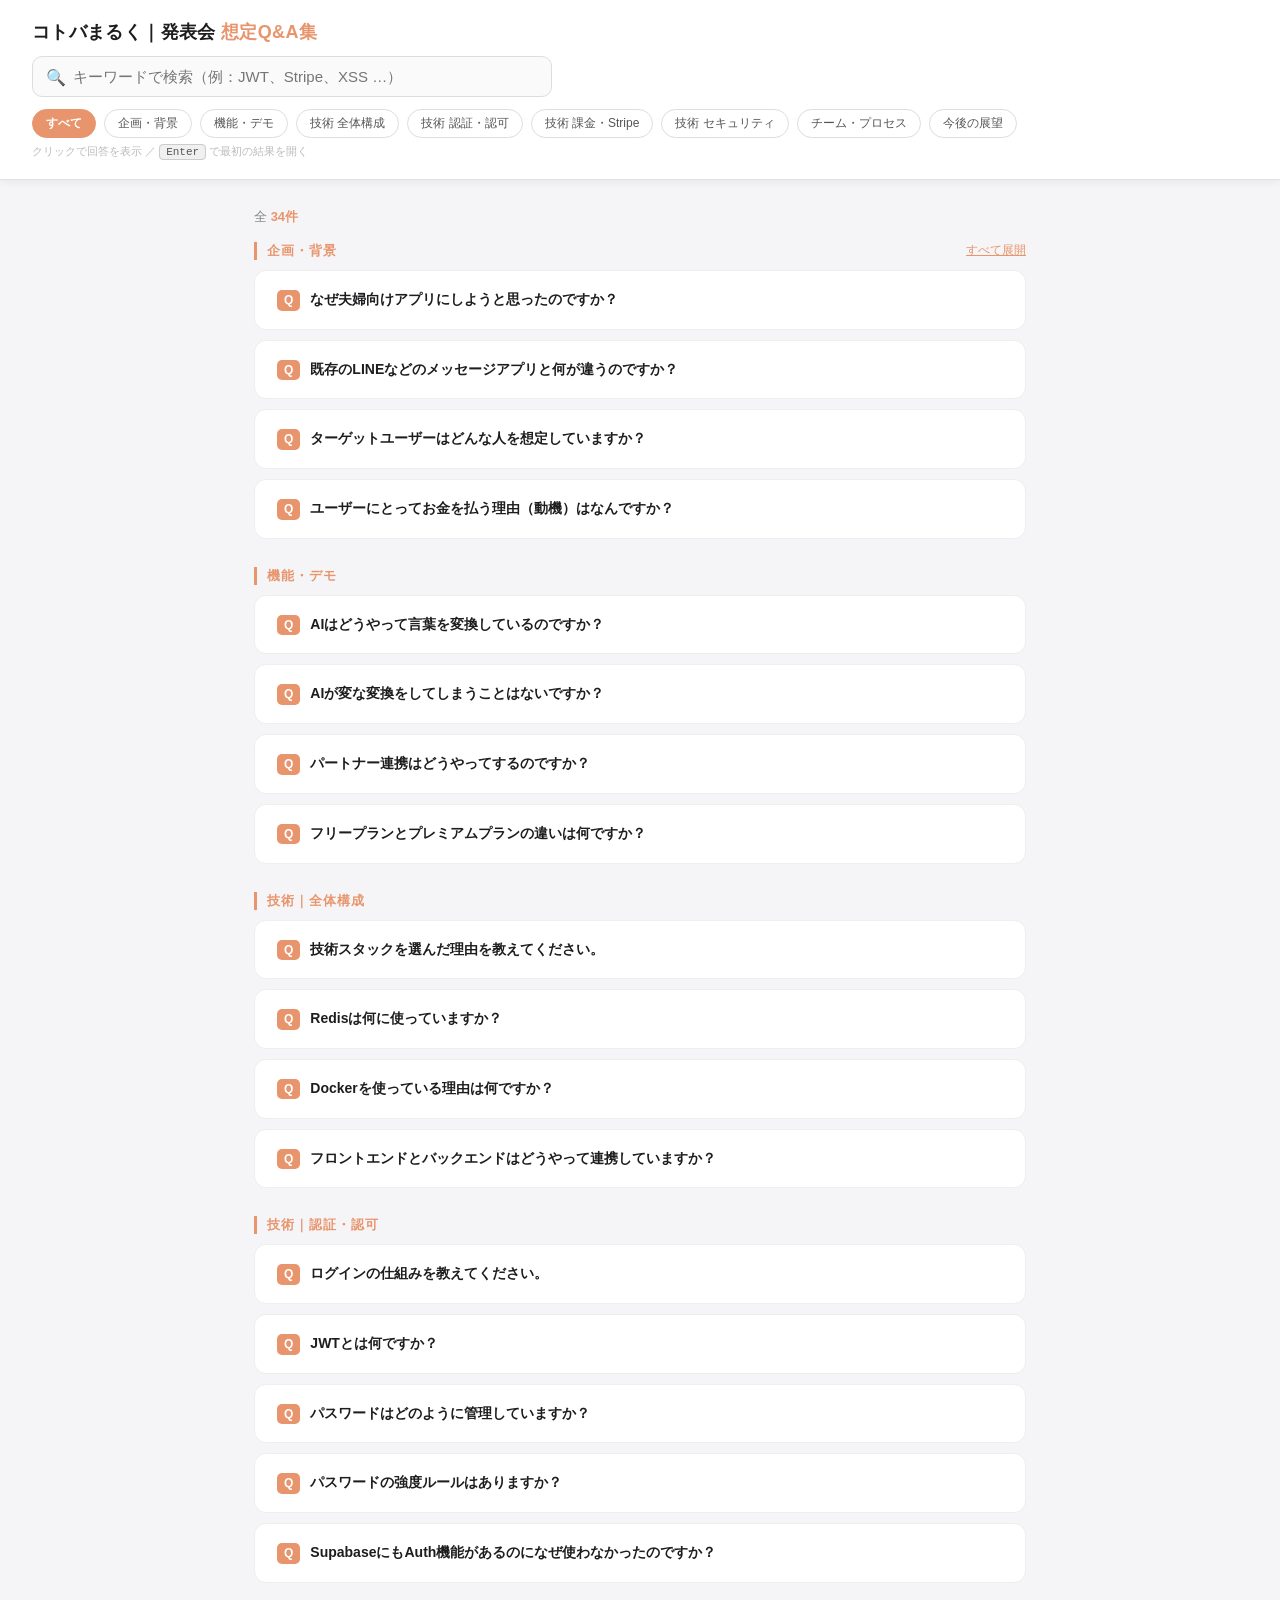
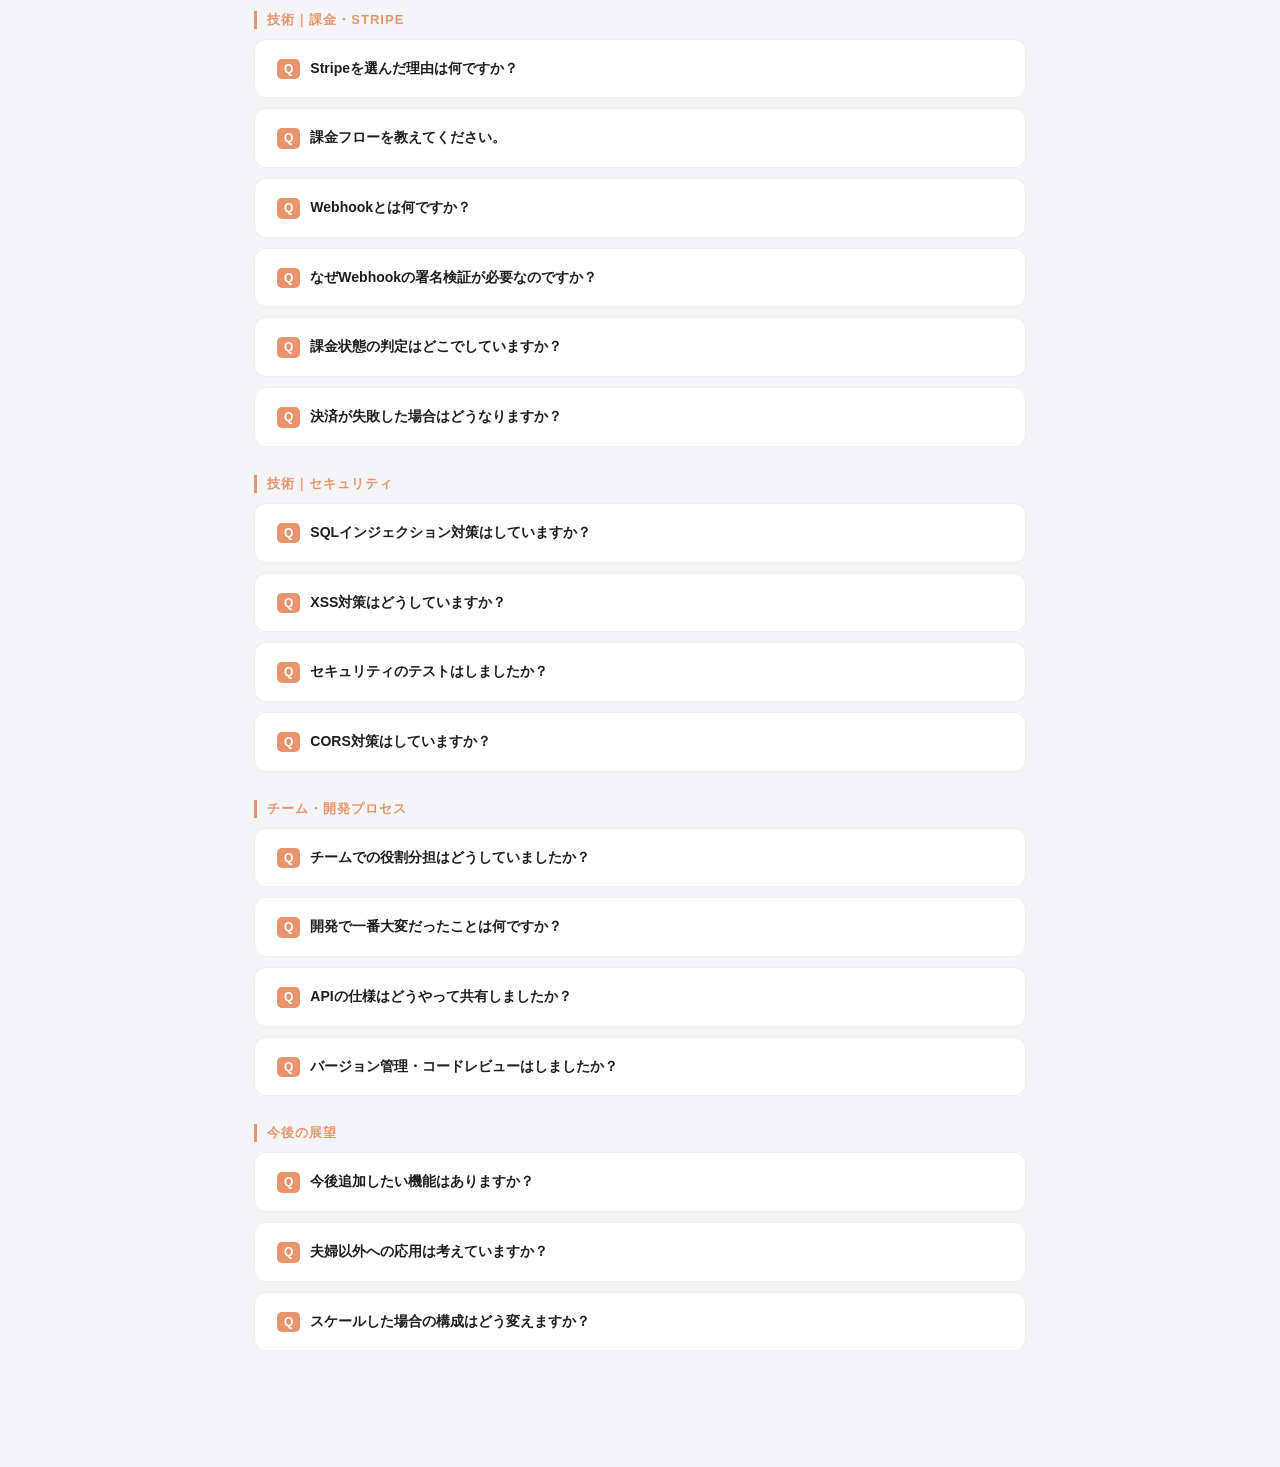
==== index.html @ 86c00ee2 "リファクタリング" ====
<!DOCTYPE html>
<html lang="ja">
<head>
<meta charset="UTF-8">
<meta name="viewport" content="width=device-width, initial-scale=1.0">
<title>コトバまるく 発表会 想定Q&A集</title>
<link rel="stylesheet" href="style.css">
</head>
<body>

<header>
  <h1>コトバまるく｜発表会 <span>想定Q&A集</span></h1>
  <div class="search-wrap">
    <span class="search-icon">🔍</span>
    <input type="text" id="search" placeholder="キーワードで検索（例：JWT、Stripe、XSS …）" autocomplete="off">
    <button id="clear-btn" title="クリア">✕</button>
  </div>
  <div class="filter-wrap">
    <button class="filter-btn active" data-cat="all">すべて</button>
    <button class="filter-btn" data-cat="企画・背景">企画・背景</button>
    <button class="filter-btn" data-cat="機能・デモ">機能・デモ</button>
    <button class="filter-btn" data-cat="技術-全体構成">技術 全体構成</button>
    <button class="filter-btn" data-cat="技術-認証認可">技術 認証・認可</button>
    <button class="filter-btn" data-cat="技術-課金Stripe">技術 課金・Stripe</button>
    <button class="filter-btn" data-cat="技術-セキュリティ">技術 セキュリティ</button>
    <button class="filter-btn" data-cat="チーム・プロセス">チーム・プロセス</button>
    <button class="filter-btn" data-cat="今後の展望">今後の展望</button>
  </div>
  <div class="hint">クリックで回答を表示 ／ <kbd>Enter</kbd> で最初の結果を開く</div>
</header>

<main>
  <div id="result-count"></div>
  <button class="expand-all-btn" id="expand-all">すべて展開</button>
  <div id="qa-list"></div>
  <div class="no-result" id="no-result">
    <span class="emoji">🔍</span>
    「<strong id="no-result-word"></strong>」に一致するQ&Aが見つかりませんでした
  </div>
</main>

<script src="data.js"></script>
<script src="app.js"></script>
</body>
</html>
---- style.css ----
* { box-sizing: border-box; margin: 0; padding: 0; }

body {
  font-family: 'Hiragino Sans', 'Meiryo', sans-serif;
  background: #f5f5f7;
  color: #1d1d1f;
  min-height: 100vh;
}

header {
  background: #ffffff;
  border-bottom: 1px solid #e0e0e0;
  padding: 20px 32px;
  position: sticky;
  top: 0;
  z-index: 100;
  box-shadow: 0 2px 8px rgba(0,0,0,0.06);
}

header h1 {
  font-size: 18px;
  font-weight: 700;
  color: #1d1d1f;
  margin-bottom: 12px;
  letter-spacing: 0.02em;
}

header h1 span {
  color: #e8956d;
}

.search-wrap {
  position: relative;
  max-width: 520px;
}

.search-icon {
  position: absolute;
  left: 14px;
  top: 50%;
  transform: translateY(-50%);
  font-size: 16px;
  color: #999;
  pointer-events: none;
}

#search {
  width: 100%;
  padding: 11px 40px 11px 40px;
  font-size: 15px;
  border: 1.5px solid #ddd;
  border-radius: 10px;
  outline: none;
  background: #fafafa;
  transition: border-color 0.2s, box-shadow 0.2s;
  font-family: inherit;
}

#search:focus {
  border-color: #e8956d;
  box-shadow: 0 0 0 3px rgba(232,149,109,0.15);
  background: #fff;
}

#clear-btn {
  position: absolute;
  right: 12px;
  top: 50%;
  transform: translateY(-50%);
  background: none;
  border: none;
  cursor: pointer;
  font-size: 17px;
  color: #aaa;
  display: none;
  padding: 2px;
  line-height: 1;
}

#clear-btn:hover { color: #555; }

.filter-wrap {
  display: flex;
  flex-wrap: wrap;
  gap: 8px;
  margin-top: 12px;
}

.filter-btn {
  padding: 5px 13px;
  border-radius: 20px;
  border: 1.5px solid #ddd;
  background: #fff;
  font-size: 12px;
  cursor: pointer;
  font-family: inherit;
  color: #555;
  transition: all 0.15s;
  white-space: nowrap;
}

.filter-btn:hover { border-color: #e8956d; color: #e8956d; }

.filter-btn.active {
  background: #e8956d;
  border-color: #e8956d;
  color: #fff;
  font-weight: 600;
}

main {
  max-width: 820px;
  margin: 28px auto;
  padding: 0 24px 60px;
}

#result-count {
  font-size: 13px;
  color: #888;
  margin-bottom: 16px;
}

#result-count span {
  font-weight: 700;
  color: #e8956d;
}

.category {
  margin-bottom: 28px;
}

.category-title {
  font-size: 13px;
  font-weight: 700;
  color: #e8956d;
  text-transform: uppercase;
  letter-spacing: 0.08em;
  margin-bottom: 10px;
  padding-left: 10px;
  border-left: 3px solid #e8956d;
}

.qa-card {
  background: #fff;
  border-radius: 12px;
  padding: 18px 22px;
  margin-bottom: 10px;
  border: 1.5px solid #eeeeee;
  cursor: pointer;
  transition: box-shadow 0.15s, border-color 0.15s;
}

.qa-card:hover {
  box-shadow: 0 4px 16px rgba(0,0,0,0.08);
  border-color: #e8c9b7;
}

.qa-card.open {
  border-color: #e8956d;
  box-shadow: 0 4px 16px rgba(232,149,109,0.12);
}

.qa-q {
  font-size: 14px;
  font-weight: 600;
  color: #1d1d1f;
  display: flex;
  align-items: flex-start;
  gap: 10px;
  line-height: 1.55;
}

.qa-q::before {
  content: 'Q';
  font-size: 12px;
  font-weight: 800;
  color: #fff;
  background: #e8956d;
  border-radius: 5px;
  padding: 1px 7px;
  flex-shrink: 0;
  margin-top: 1px;
}

.qa-a {
  display: none;
  margin-top: 14px;
  padding-top: 14px;
  border-top: 1px solid #f0f0f0;
  font-size: 14px;
  line-height: 1.75;
  color: #3a3a3a;
  padding-left: 32px;
}

.qa-a::before {
  content: 'A. ';
  font-weight: 700;
  color: #e8956d;
}

.qa-card.open .qa-a {
  display: block;
}

mark {
  background: #fff0c0;
  border-radius: 3px;
  padding: 0 2px;
}

.no-result {
  text-align: center;
  padding: 60px 20px;
  color: #aaa;
  font-size: 15px;
  display: none;
}

.no-result .emoji { font-size: 40px; display: block; margin-bottom: 12px; }

kbd {
  background: #f0f0f0;
  border: 1px solid #ccc;
  border-radius: 4px;
  padding: 1px 6px;
  font-size: 11px;
  font-family: monospace;
  color: #555;
}

.hint {
  font-size: 11px;
  color: #bbb;
  margin-top: 6px;
}

.expand-all-btn {
  float: right;
  font-size: 12px;
  color: #e8956d;
  background: none;
  border: none;
  cursor: pointer;
  font-family: inherit;
  text-decoration: underline;
  padding: 0;
  margin-bottom: 8px;
}

.expand-all-btn:hover { color: #c97040; }
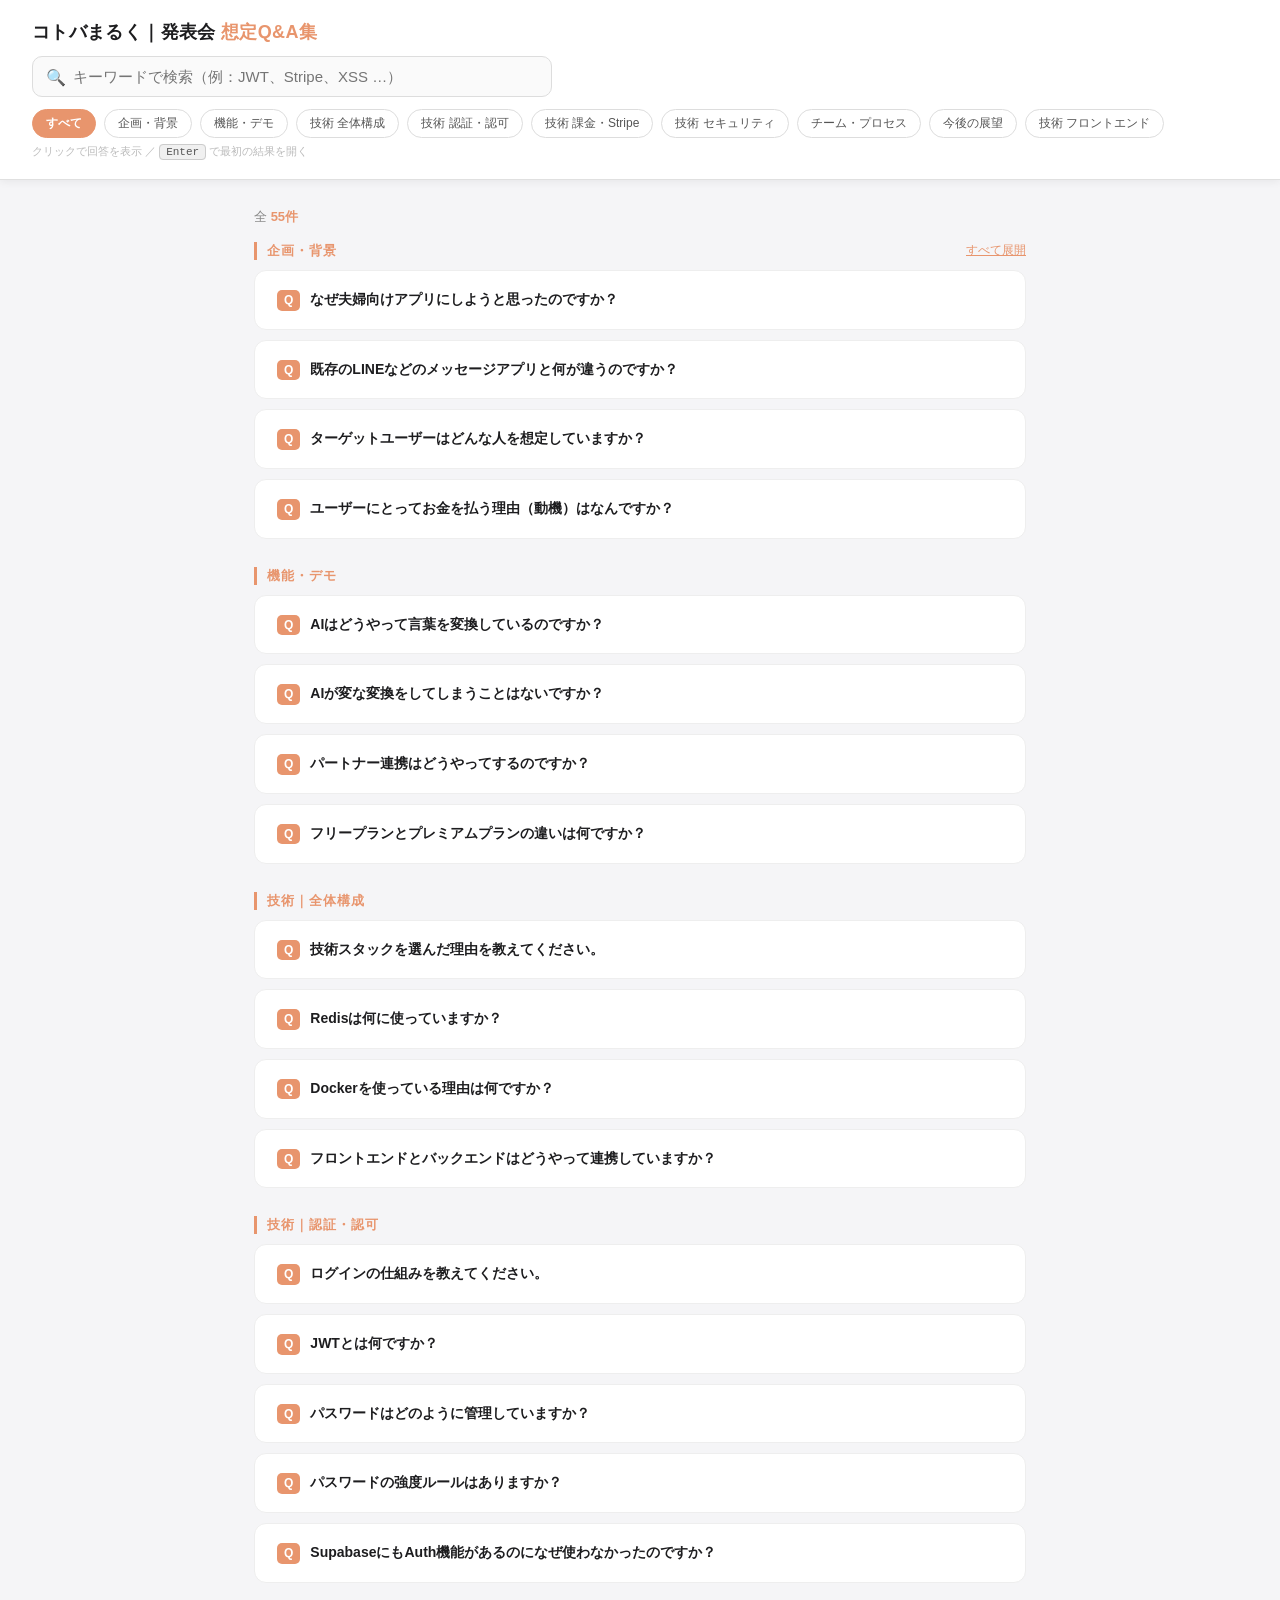
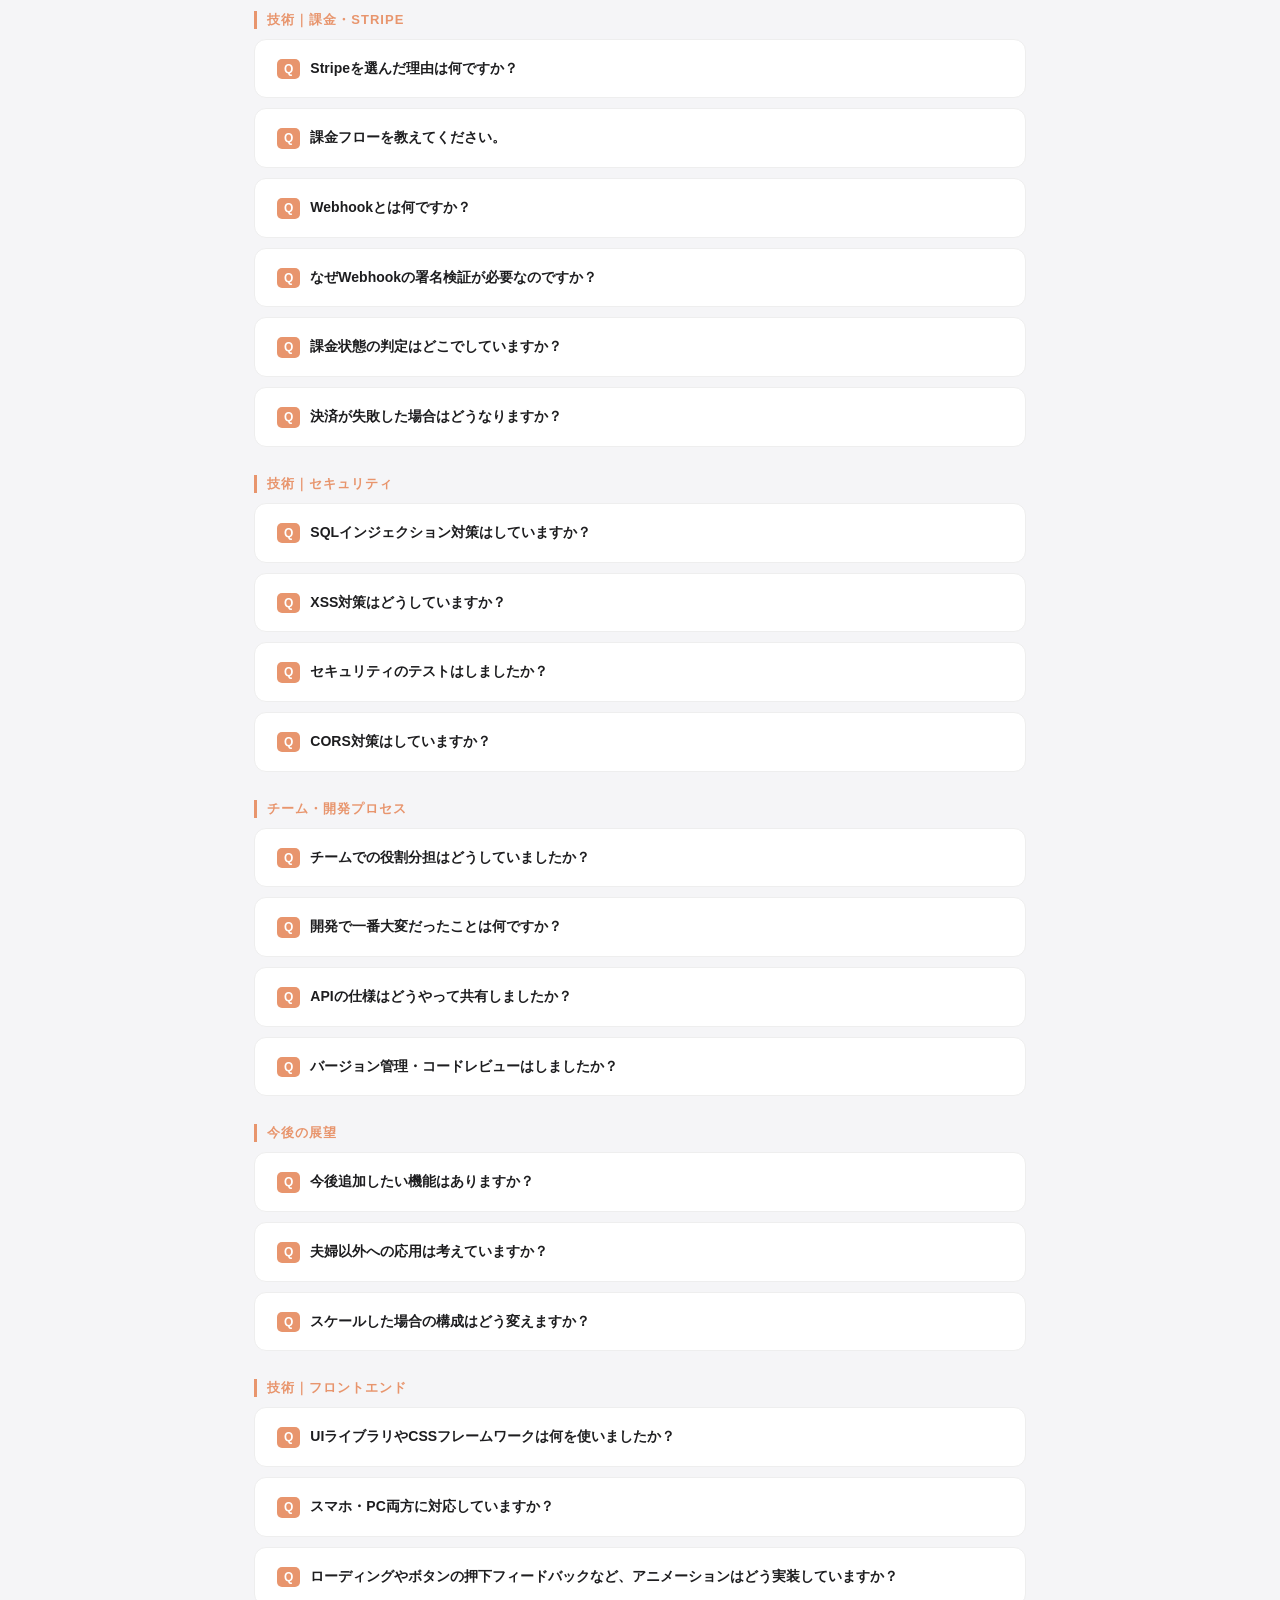
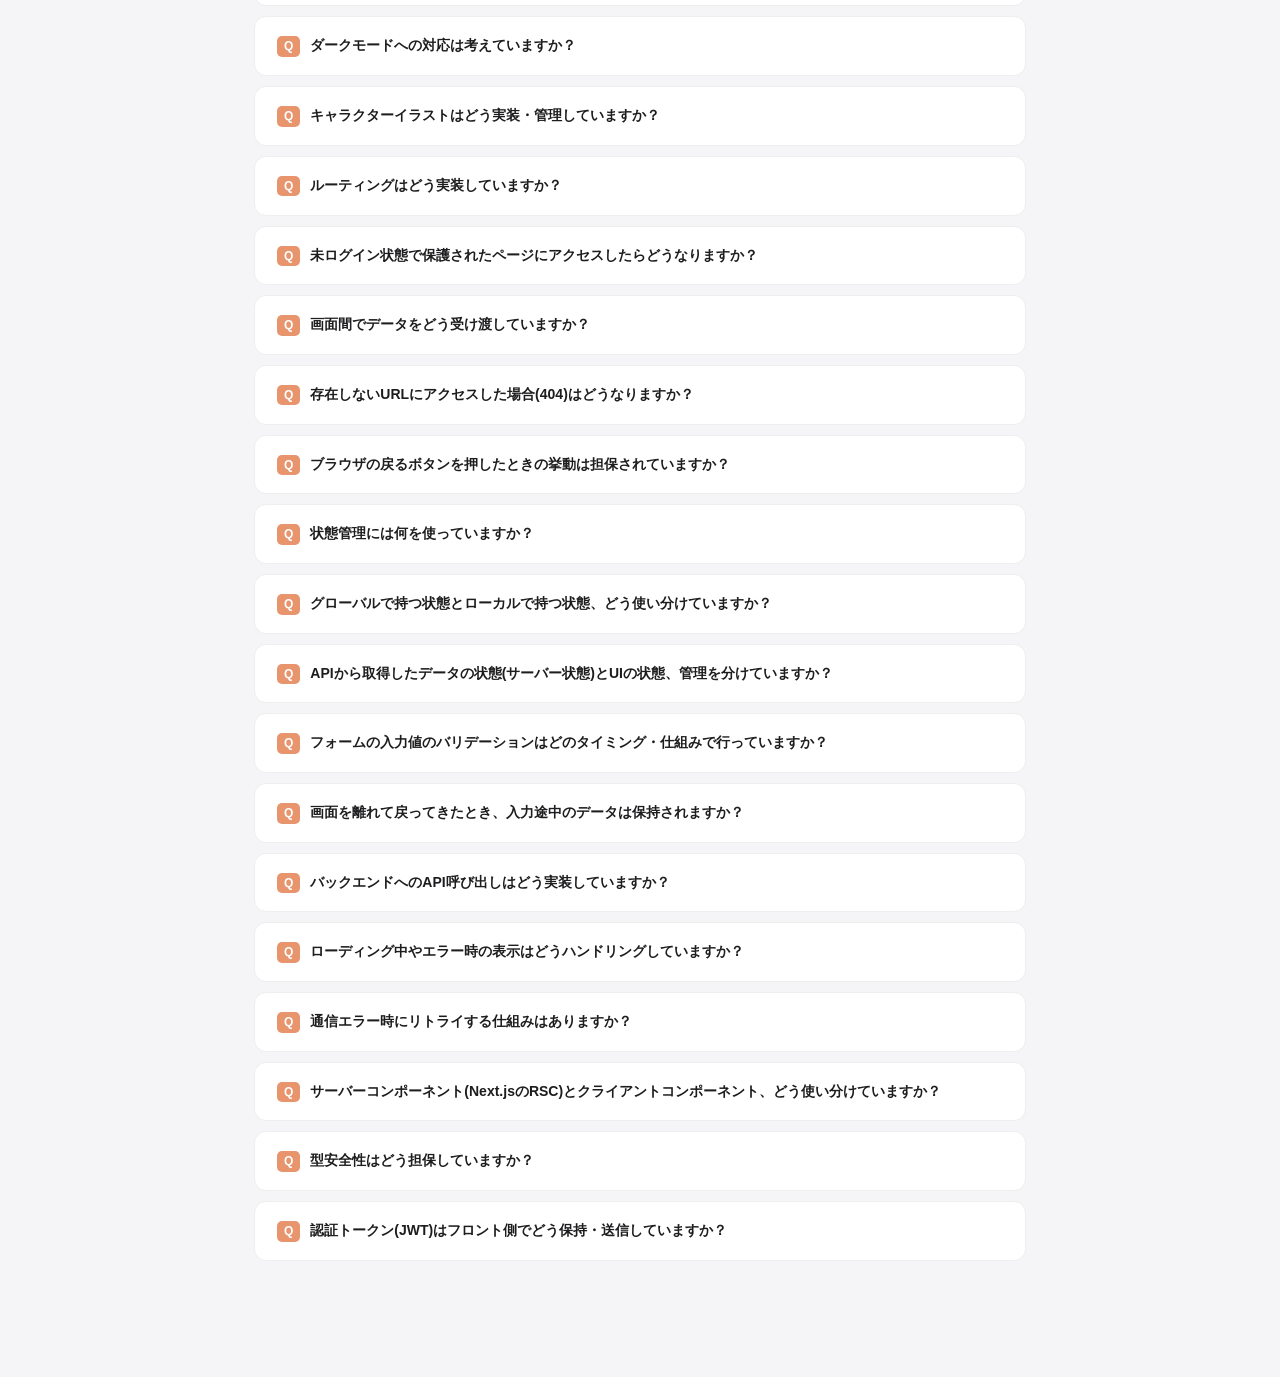
==== commit ca75a17d: "Add frontend button to filter options" ====
--- a/index.html
+++ b/index.html
@@ -25,6 +25,7 @@
     <button class="filter-btn" data-cat="技術-セキュリティ">技術 セキュリティ</button>
     <button class="filter-btn" data-cat="チーム・プロセス">チーム・プロセス</button>
     <button class="filter-btn" data-cat="今後の展望">今後の展望</button>
+    <button class="filter-btn" data-cat="技術-フロントエンド">技術 フロントエンド</button>
   </div>
   <div class="hint">クリックで回答を表示 ／ <kbd>Enter</kbd> で最初の結果を開く</div>
 </header>
